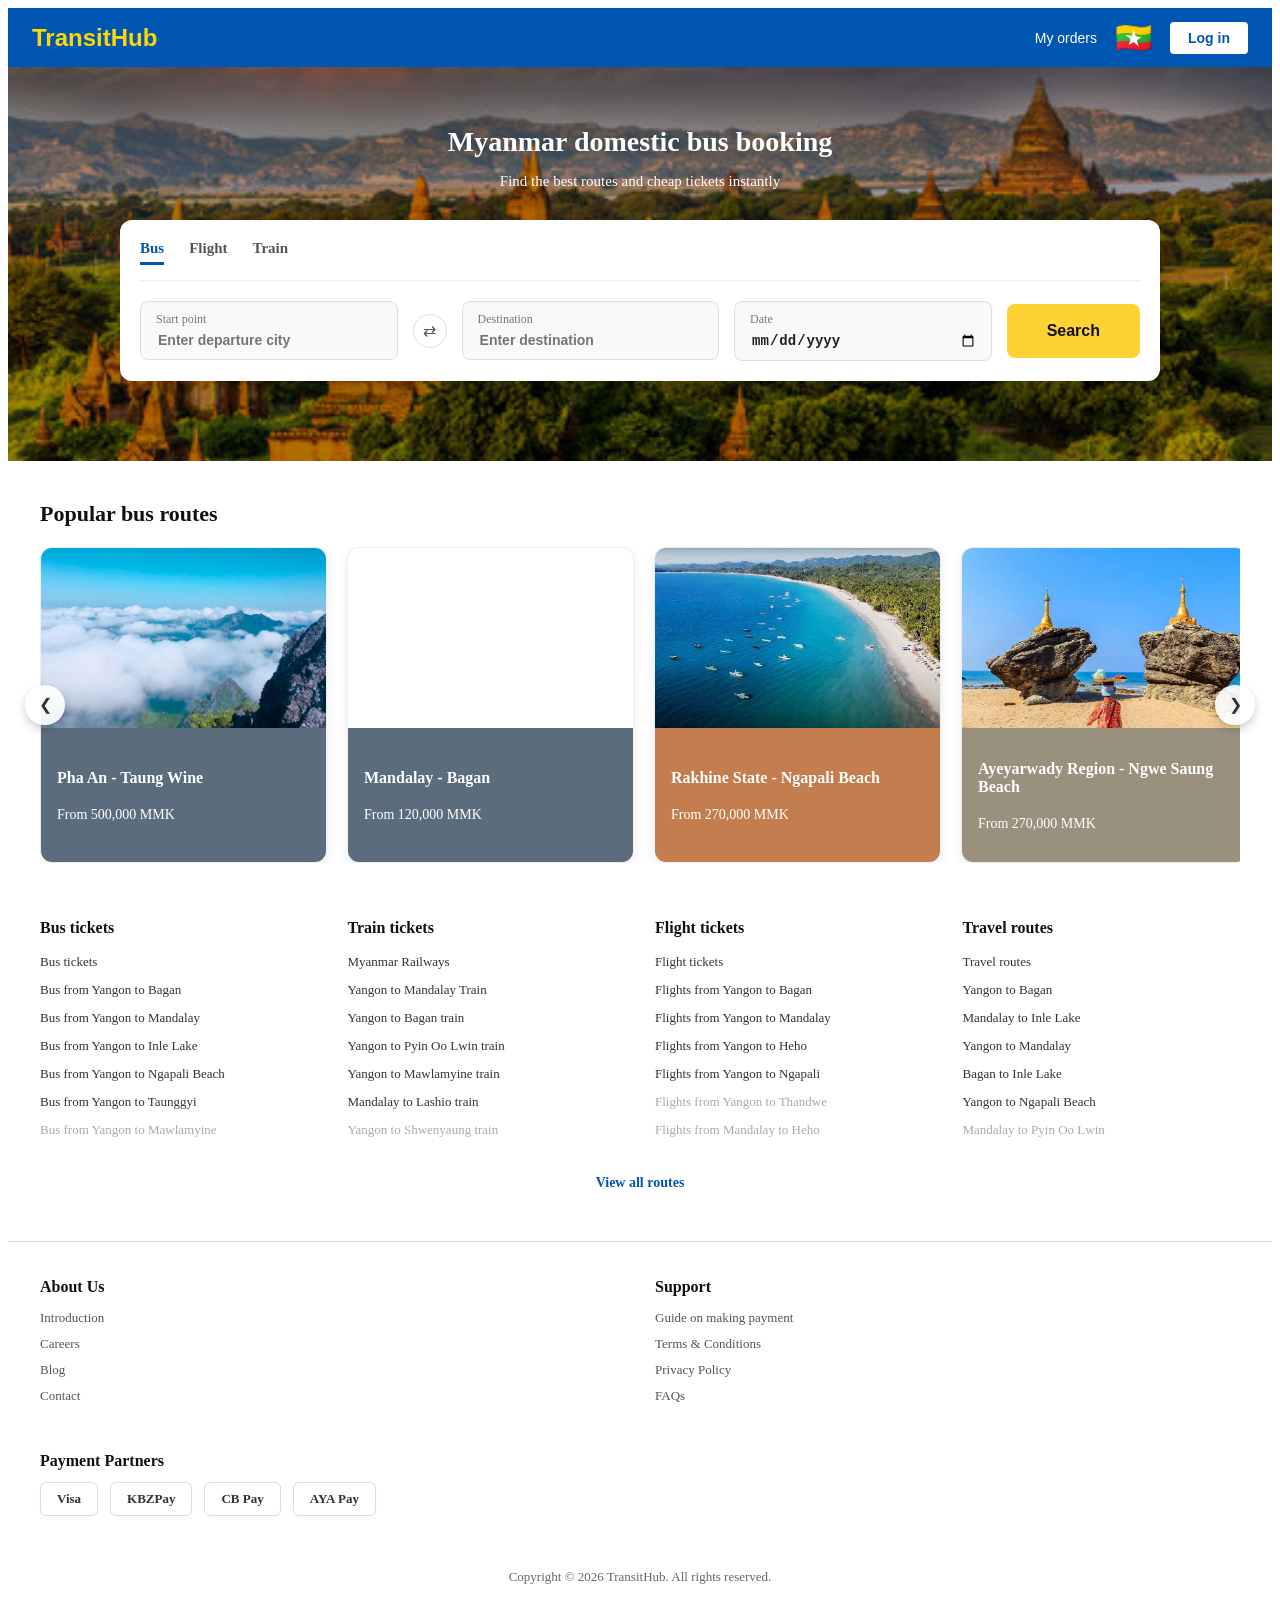
==== bus.html @ 1c5357dd "Set up multi-page project structure and search banners" ====
<!DOCTYPE html>
<html lang="en">
<head>
    <meta charset="UTF-8">
    <title>TransitHub - Bus Booking</title>
    <link rel="stylesheet" href="style.css">
</head>
<body>
    <!-- Header placeholder -->
    <div id="header-placeholder"></div>

    <!-- Hero Banner -->
    <div class="hero-banner">
        <div class="hero-content">
            <h1>Myanmar domestic bus booking</h1>
            <p>Find the best routes and cheap tickets instantly</p>
            
            <div class="search-card">
                <div class="search-tabs">
                    <a href="bus.html" class="tab active">Bus</a>
                    <a href="flight.html" class="tab">Flight</a>
                    <a href="train.html" class="tab">Train</a>
                </div>
                <div class="search-inputs">
                    <div class="input-group">
                        <label>Start point</label>
                        <input type="text" placeholder="Enter departure city">
                    </div>
                    <div class="swap-icon">⇄</div>
                    <div class="input-group">
                        <label>Destination</label>
                        <input type="text" placeholder="Enter destination">
                    </div>
                    <div class="input-group">
                        <label>Date</label>
                        <input type="date">
                    </div>
                    <button class="search-btn">Search</button>
                </div>
            </div>
        </div>
    </div>

    <!-- === Main Content with Carousel === -->
    <main class="main-content">
        <section class="popular-routes-section">
            <h2>Popular bus routes</h2>
            
            <div class="carousel-container">
                <!-- Previous Button -->
                <button class="carousel-btn prev-btn" onclick="slideRoutes(-1)">&#10094;</button>

                <!-- Cards Track Wrapper -->
                <div class="routes-track-wrapper">
                    <div class="routes-cards-grid" id="routesTrack">
                        <!-- Route Card 1 -->
                        <div class="route-card">
                            <div class="route-img" style="background-image: url('./images/pha-an.jpg');"></div>
                            <div class="route-info blue-bg">
                                <h3>Pha An - Taung Wine</h3>
                                <p>From 500,000 MMK</p>
                            </div>
                        </div>
                        <!-- Route Card 2 -->
                        <div class="route-card">
                            <div class="route-img" style="background-image: url('./images/bagan.jpg');"></div>
                            <div class="route-info blue-bg">
                                <h3>Mandalay - Bagan</h3>
                                <p>From 120,000 MMK</p>
                            </div>
                        </div>
                        <!-- Route Card 3 -->
                        <div class="route-card">
                            <div class="route-img" style="background-image: url('./images/ngapali.jpeg');"></div>
                            <div class="route-info orange-bg">
                                <h3>Rakhine State - Ngapali Beach</h3>
                                <p>From 270,000 MMK</p>
                            </div>
                        </div>
                        <!-- Route Card 4 -->
                        <div class="route-card">
                            <div class="route-img" style="background-image: url('./images/ngwe-saung.jpg');"></div>
                            <div class="route-info khaki-bg">
                                <h3>Ayeyarwady Region - Ngwe Saung Beach</h3>
                                <p>From 270,000 MMK</p>
                            </div>
                        </div>
                    </div>
                </div>

                <!-- Next Button -->
                <button class="carousel-btn next-btn" onclick="slideRoutes(1)">&#10095;</button>
            </div>
        </section>
    </main>

    <!-- Footer placeholder -->
    <div id="footer-placeholder"></div>
    
    <script src="js/load-components.js"></script>
    <script src="js/main.js"></script>
    <script>
        let scrollAmount = 0;
        function slideRoutes(direction) {
            const track = document.getElementById('routesTrack');
            const cardWidth = track.querySelector('.route-card').offsetWidth + 20;
            scrollAmount += direction * cardWidth;
            const maxScroll = track.scrollWidth - track.clientWidth;
            if (scrollAmount < 0) scrollAmount = 0;
            if (scrollAmount > maxScroll) scrollAmount = maxScroll;
            track.style.transform = `translateX(-${scrollAmount}px)`;
        }
    </script>
</body>
</html>
---- style.css ----
/* For header */
.site-header {
    background-color: #0056b3;
    color: #ffffff;
    font-family: Arial, sans-serif;
    width: 100%;
}

.top-bar {
    display: flex;
    justify-content: space-between;
    align-items: center;
    padding: 12px 24px;
    max-width: 1400px;
    margin: 0 auto;
}

.header-left {
    display: flex;
    align-items: center;
    gap: 20px;
}

.logo {
    font-size: 24px;
    font-weight: bold;
    color: #ffd700;
    text-decoration: none;
}


.header-right {
    display: flex;
    align-items: center;
    gap: 18px;
    font-size: 14px;
}

.header-right a {
    color: #ffffff;
    text-decoration: none;
}

.header-right a:hover {
    text-decoration: underline;
}

.flag {
    font-size: 30px; 
}
.login-btn {
    background-color: #ffffff;
    color: #0056b3 !important;
    padding: 8px 18px;
    border-radius: 4px;
    font-weight: bold;
}

/* For Banner */
.hero-banner {
    background: linear-gradient(rgba(0,0,0,0.3), rgba(0,0,0,0.3)), url('./images/hero-bg.jpg') no-repeat center center/cover;
    padding: 40px 20px 80px 20px;
    text-align: center;
    color: #ffffff;
}

.hero-content h1 {
    font-size: 28px;
    margin-bottom: 8px;
}

.hero-content p {
    font-size: 15px;
    margin-bottom: 30px;
}

.search-card {
    background: #ffffff;
    color: #333333;
    max-width: 1000px;
    margin: 0 auto;
    border-radius: 12px;
    box-shadow: 0 10px 25px rgba(0,0,0,0.2);
    padding: 20px;
    text-align: left;
}

.search-tabs {
    display: flex;
    gap: 25px;
    border-bottom: 1px solid #eee;
    padding-bottom: 15px;
    margin-bottom: 20px;
    position: relative;
}

.search-tabs .tab {
    text-decoration: none;
    color: #555;
    font-weight: bold;
    font-size: 15px;
    position: relative;
    padding-bottom: 5px;
}

.search-tabs .tab.active {
    color: #0056b3;
    border-bottom: 3px solid #0056b3;
}




.search-inputs {
    display: flex;
    align-items: center;
    gap: 15px;
}

.input-group {
    flex: 1;
    border: 1px solid #ddd;
    border-radius: 8px;
    padding: 10px 15px;
    background: #f9f9f9;
}

.input-group label {
    display: block;
    font-size: 12px;
    color: #777;
    margin-bottom: 4px;
}

.input-group input {
    width: 100%;
    border: none;
    background: transparent;
    font-size: 14px;
    outline: none;
    font-weight: bold;
    color: #222;
}

.swap-icon {
    background: #fff;
    border: 1px solid #ddd;
    border-radius: 50%;
    width: 32px;
    height: 32px;
    display: flex;
    align-items: center;
    justify-content: center;
    cursor: pointer;
    font-size: 16px;
    color: #555;
}

.search-btn {
    background-color: #ffd233;
    color: #111;
    border: none;
    border-radius: 8px;
    padding: 18px 40px;
    font-size: 16px;
    font-weight: bold;
    cursor: pointer;
    transition: background 0.2s;
}

.search-btn:hover {
    background-color: #ffc107;
}

.footer-routes {
    max-width: 1200px;
    margin: 0 auto;
    padding: 0 20px 30px 20px;
}

.routes-grid {
    display: grid;
    grid-template-columns: repeat(4, 1fr);
    gap: 30px;
}

.route-col h3 {
    font-size: 16px;
    color: #111;
    margin-bottom: 15px;
}

.route-col ul {
    list-style: none;
    padding: 0;
    margin: 0;
}

.route-col li {
    margin-bottom: 10px;
}

.route-col a {
    color: #333;
    text-decoration: none;
    font-size: 13px;
}

.route-col a:hover {
    text-decoration: underline;
    color: #0056b3;
}

.route-col li.muted a {
    color: #aaa;
}

.view-all-container {
    text-align: center;
    margin-top: 25px;
}

.view-all-link {
    color: #0056b3;
    font-weight: bold;
    text-decoration: none;
    font-size: 14px;
}

.view-all-link:hover {
    text-decoration: underline;
}

.footer-divider {
    border: none;
    border-top: 1px solid #ddd;
    margin: 20px 0;
}

.footer-content {
    display: grid;
    grid-template-columns: repeat(2, 1fr);
    max-width: 1200px;
    margin: 0 auto;
    padding: 0 20px 20px 20px;
    gap: 30px;
}

.footer-info-col h3 {
    font-size: 16px;
    color: #111;
    margin-bottom: 12px;
}

.footer-info-col ul {
    list-style: none;
    padding: 0;
    margin: 0;
}

.footer-info-col li {
    margin-bottom: 8px;
}

.footer-info-col a {
    color: #555;
    text-decoration: none;
    font-size: 13px;
}

.footer-info-col a:hover {
    color: #0056b3;
    text-decoration: underline;
}

.footer-payments {
    max-width: 1200px;
    margin: 20px auto;
    padding: 0 20px;
}

.footer-payments h3 {
    font-size: 16px;
    color: #111;
    margin-bottom: 12px;
}

.payment-badges {
    display: flex;
    gap: 12px;
    flex-wrap: wrap;
}

.pay-badge {
    background-color: #ffffff;
    border: 1px solid #ddd;
    padding: 8px 16px;
    border-radius: 6px;
    font-size: 13px;
    font-weight: bold;
    color: #333;
    box-shadow: 0 2px 4px rgba(0,0,0,0.02);
}

.copyright {
    text-align: center;
    padding: 20px 0;
    font-size: 13px;
    color: #666;
}

/* For Main Content */
.popular-routes-section {
    max-width: 1200px;
    margin: 40px auto;
    padding: 0 20px;
}

.popular-routes-section h2 {
    font-size: 22px;
    font-weight: bold;
    color: #111;
    margin-bottom: 20px;
}

.routes-cards-grid {
    display: grid;
    grid-template-columns: repeat(auto-fit, minmax(250px, 1fr));
    gap: 20px;
}

.route-card {
    min-width: calc(25% - 15px);
    flex: 0 0 calc(25% - 15px);
    background: #fff;
    border-radius: 12px;
    overflow: hidden;
    box-shadow: 0 4px 12px rgba(0, 0, 0, 0.08);
    border: 1px solid #eee;
    display: flex;
    flex-direction: column; /* Stacks image and text vertically */
}

.route-img {
    height: 180px;
    background-size: cover;
    background-position: center;
    width: 100%;
}

.route-info {
    padding: 16px;
    color: #fff;
    flex-grow: 1; /* Forces the colored background to expand and fill any remaining height */
    display: flex;
    flex-direction: column;
    justify-content: center;
}

.route-info h3 {
    font-size: 16px;
    font-weight: bold;
    margin-bottom: 6px;
}

.route-info p {
    font-size: 14px;
    font-weight: 500;
}

/* Card bottom color themes matching your design */
.blue-bg { background-color: #5b6d7c; }
.orange-bg { background-color: #c47d4e; }
.khaki-bg { background-color: #99917e; }

.carousel-container {
    position: relative;
    display: flex;
    align-items: center;
    width: 100%;
}

.routes-track-wrapper {
    overflow: hidden;
    width: 100%;
}

.routes-cards-grid {
    display: flex;
    gap: 20px;
    transition: transform 0.3s ease-in-out;
}

.route-card {
    min-width: calc(25% - 15px);
    flex: 0 0 calc(25% - 15px);
    background: #fff;
    border-radius: 12px;
    overflow: hidden;
    box-shadow: 0 4px 12px rgba(0, 0, 0, 0.08);
    border: 1px solid #eee;
}

.carousel-btn {
    position: absolute;
    top: 50%;
    transform: translateY(-50%);
    background-color: rgba(255, 255, 255, 0.9);
    border: none;
    color: #333;
    width: 40px;
    height: 40px;
    border-radius: 50%;
    display: flex;
    align-items: center;
    justify-content: center;
    cursor: pointer;
    box-shadow: 0 4px 10px rgba(0, 0, 0, 0.2);
    z-index: 10;
    font-size: 16px;
    transition: background-color 0.2s;
}

.carousel-btn:hover {
    background-color: #ffffff;
}

.prev-btn {
    left: -15px;
}

.next-btn {
    right: -15px;
}

/* Modal Background Overlay */
.modal-overlay {
    display: none; /* Hidden by default */
    position: fixed;
    top: 0;
    left: 0;
    width: 100%;
    height: 100%;
    background-color: rgba(0, 0, 0, 0.6);
    z-index: 1000;
    justify-content: center;
    align-items: center;
}

/* Modal Box */
.modal-content {
    background: #ffffff;
    width: 100%;
    max-width: 440px;
    border-radius: 16px;
    padding: 24px;
    box-shadow: 0 10px 30px rgba(0, 0, 0, 0.2);
    position: relative;
    box-sizing: border-box;
}

.modal-header {
    display: flex;
    justify-content: space-between;
    align-items: center;
    margin-bottom: 20px;
}

.modal-header h2 {
    font-size: 24px;
    font-weight: bold;
    color: #111;
    margin: 0;
}

.close-btn {
    background: none;
    border: none;
    font-size: 24px;
    cursor: pointer;
    color: #555;
}

/* Form Elements */
.phone-input-row {
    display: flex;
    gap: 10px;
    margin-bottom: 16px;
}

.country-code-select {
    border: 1px solid #ddd;
    border-radius: 8px;
    padding: 12px;
    background: #fdfdfd;
    font-weight: bold;
    font-size: 14px;
    display: flex;
    align-items: center;
    gap: 6px;
}

.phone-number-field {
    flex: 1;
    border: 1px solid #ddd;
    border-radius: 8px;
    padding: 12px;
    background: #fff;
}

.phone-number-field input {
    width: 100%;
    border: none;
    outline: none;
    font-size: 15px;
    background: transparent;
}

.recaptcha-box {
    border: 1px solid #d3d3d3;
    background: #f9f9f9;
    border-radius: 8px;
    padding: 12px 16px;
    display: flex;
    justify-content: space-between;
    align-items: center;
    margin-bottom: 20px;
}

.recaptcha-label {
    display: flex;
    align-items: center;
    gap: 10px;
    font-size: 14px;
    color: #333;
    cursor: pointer;
}

.recaptcha-label input {
    width: 20px;
    height: 20px;
    cursor: pointer;
}

.recaptcha-logo {
    text-align: center;
    color: #555;
    font-size: 10px;
}

.recaptcha-icon {
    font-size: 16px;
    display: block;
    color: #1a73e8;
}

.modal-login-btn {
    width: 100%;
    background-color: #051937;
    color: #fff;
    border: none;
    border-radius: 8px;
    padding: 14px;
    font-size: 16px;
    font-weight: bold;
    cursor: pointer;
    margin-bottom: 20px;
}

.divider-or {
    text-align: center;
    border-bottom: 1px solid #e0e0e0;
    line-height: 0.1em;
    margin: 10px 0 25px 0;
}

.divider-or span {
    background: #fff;
    padding: 0 15px;
    color: #777;
    font-size: 14px;
}

.google-login-btn {
    width: 100%;
    background-color: #fff;
    color: #333;
    border: 1px solid #d3d3d3;
    border-radius: 8px;
    padding: 12px;
    font-size: 15px;
    font-weight: bold;
    cursor: pointer;
    display: flex;
    align-items: center;
    justify-content: center;
    gap: 10px;
    margin-bottom: 25px;
}

.google-icon {
    color: #ea4335;
    font-weight: bold;
}

.modal-footer-text {
    text-align: center;
    font-size: 14px;
    color: #555;
}

.modal-footer-text a {
    color: #0056b3;
    text-decoration: none;
    font-weight: bold;
}
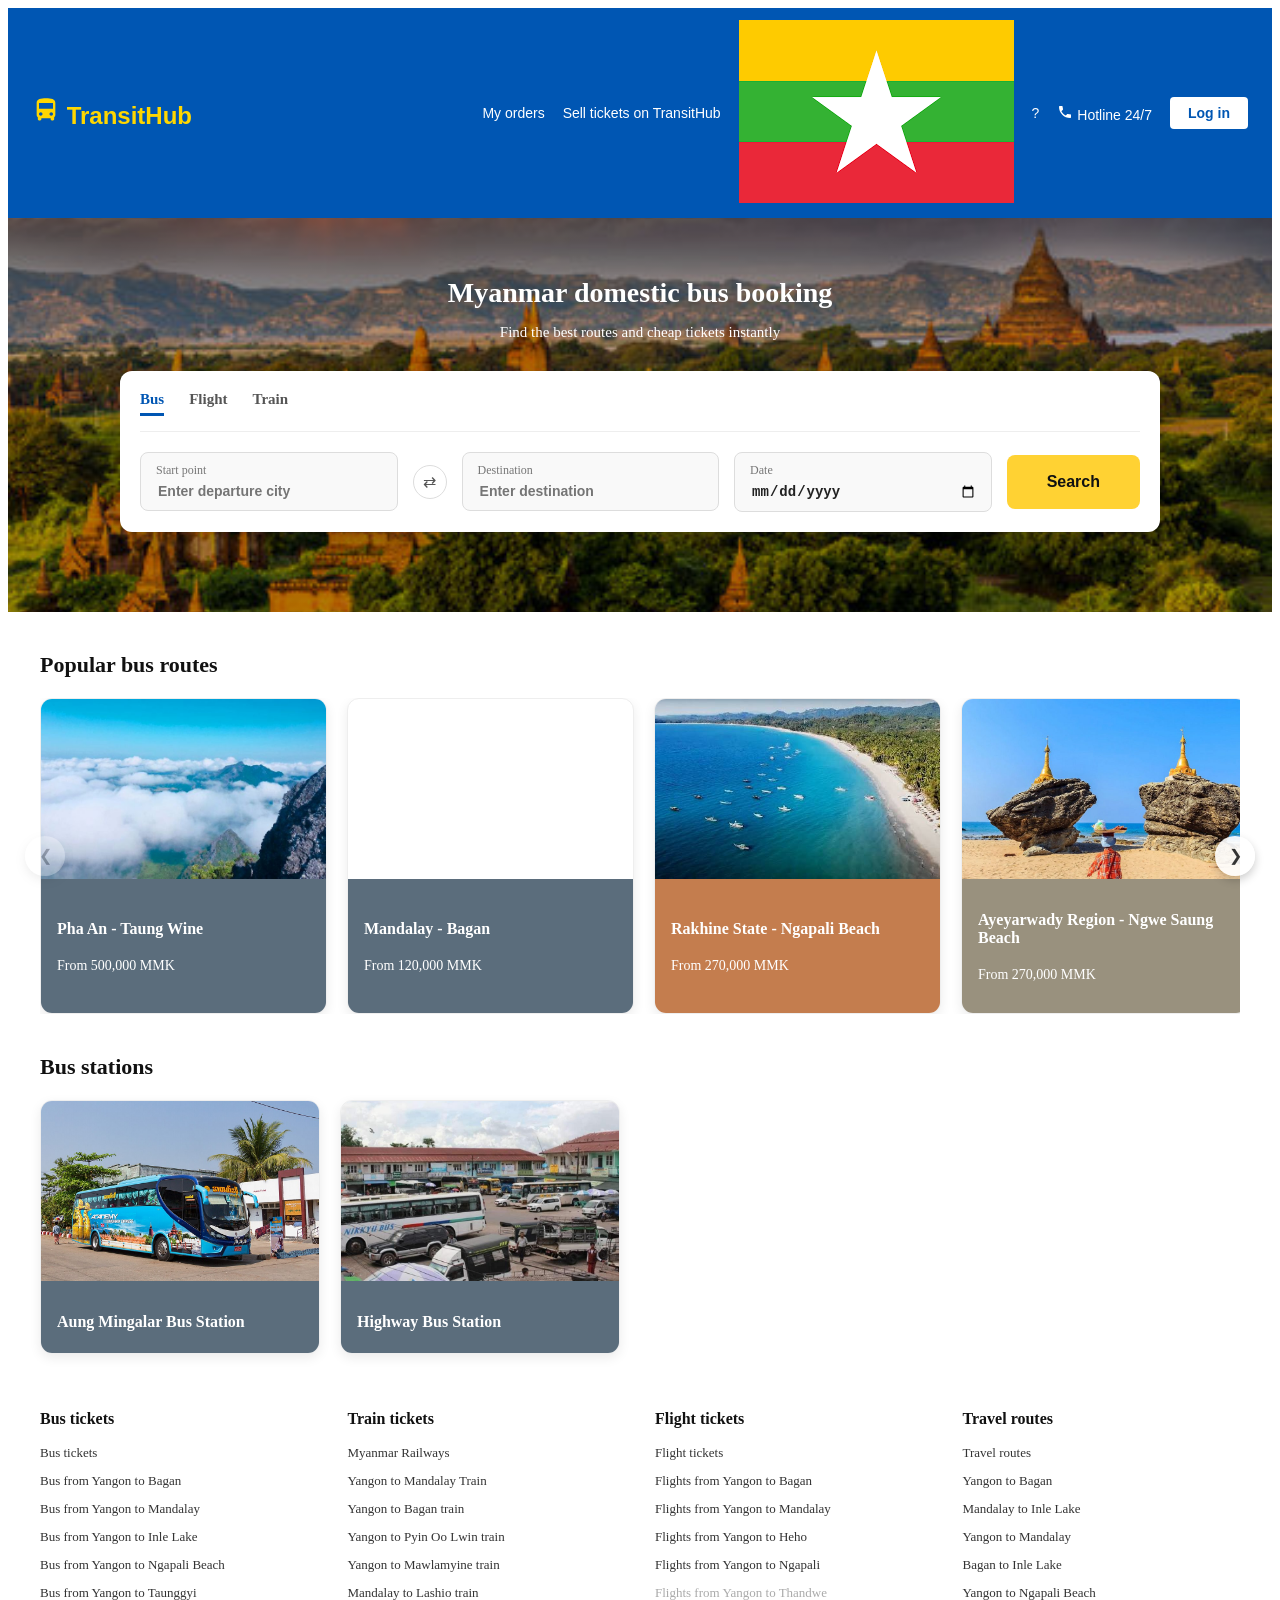
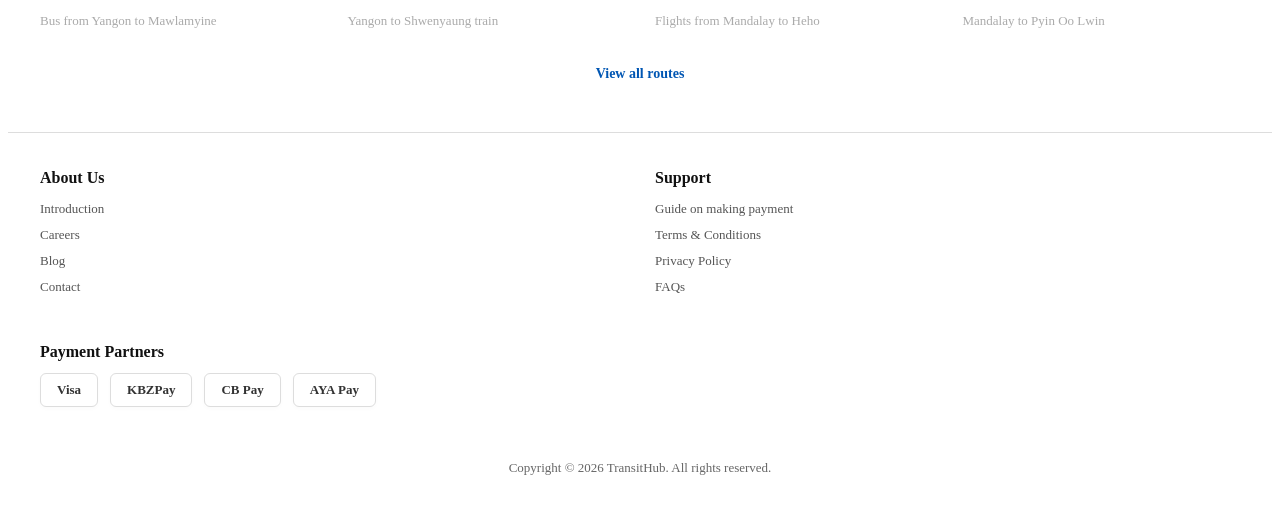
==== commit 8b60651b: "Create Bus Stations And Updationg UI" ====
--- a/bus.html
+++ b/bus.html
@@ -85,11 +85,68 @@
                                 <p>From 270,000 MMK</p>
                             </div>
                         </div>
+                        <!-- Route Card 5 -->
+                        <div class="route-card">
+                            <div class="route-img" style="background-image: url('./images/mawlamyine.jpg');"></div>
+                            <div class="route-info blue-bg">
+                                <h3>Mon State - Mawlamyine</h3>
+                                <p>From 100,000 MMK</p>
+                            </div>
+                        </div>
+                        <!-- Route Card 6 -->
+                        <div class="route-card">
+                            <div class="route-img" style="background-image: url('./images/inle-lake.jpg');"></div>
+                            <div class="route-info blue-bg">
+                                <h3>Shan State - Inle Lake</h3>
+                                <p>From 120,000 MMK</p>
+                            </div>
+                        </div>
+                        <!-- Route Card 7 -->
+                        <div class="route-card">
+                            <div class="route-img" style="background-image: url('./images/taunggyi.jpeg');"></div>
+                            <div class="route-info orange-bg">
+                                <h3>Shan State - Taung Gyi</h3>
+                                <p>From 200,000 MMK</p>
+                            </div>
+                        </div>
+                        <!-- Route Card 8 -->
+                        <div class="route-card">
+                            <div class="route-img" style="background-image: url('./images/mandalay.jpg');"></div>
+                            <div class="route-info khaki-bg">
+                                <h3>Mandalay - Mandalay Palace</h3>
+                                <p>From 270,000 MMK</p>
+                            </div>
+                        </div>
                     </div>
                 </div>
 
                 <!-- Next Button -->
                 <button class="carousel-btn next-btn" onclick="slideRoutes(1)">&#10095;</button>
+            </div>
+        </section>
+        <section class="popular-routes-section">
+            <h2>Bus stations</h2>
+            
+            <div class="stations-grid">
+                <!-- Station Card 1 -->
+                <a href="station-details.html?station=aungmingalar" class="station-card-link">
+                    <div class="route-card">
+                        <div class="route-img" style="background-image: url('./images/Aung_Mingalar_bus_station.jpg');"></div>
+                        <div class="route-info blue-bg">
+                            <h3>Aung Mingalar Bus Station</h3>
+                        </div>
+                    </div>
+                </a>
+
+                <!-- Station Card 2 -->
+                <a href="station-details.html?station=highway" class="station-card-link">
+                    <div class="route-card">
+                        <div class="route-img" style="background-image: url('./images/highway-bus-station.jpg');"></div>
+                        <div class="route-info blue-bg">
+                            <h3>Highway Bus Station</h3>
+                        </div>
+                    </div>
+                </a>
             </div>
         </section>
     </main>
@@ -101,15 +158,49 @@
     <script src="js/main.js"></script>
     <script>
         let scrollAmount = 0;
+
+        function updateButtonStates() {
+            const track = document.getElementById('routesTrack');
+            const prevBtn = document.querySelector('.prev-btn');
+            const nextBtn = document.querySelector('.next-btn');
+            const maxScroll = track.scrollWidth - track.clientWidth;
+
+            // Handle Previous button
+            if (scrollAmount <= 0) {
+                prevBtn.classList.add('disabled');
+            } else {
+                prevBtn.classList.remove('disabled');
+            }
+
+            // Handle Next button
+            if (scrollAmount >= maxScroll) {
+                nextBtn.classList.add('disabled');
+            } else {
+                nextBtn.classList.remove('disabled');
+            }
+        }
+
         function slideRoutes(direction) {
             const track = document.getElementById('routesTrack');
-            const cardWidth = track.querySelector('.route-card').offsetWidth + 20;
-            scrollAmount += direction * cardWidth;
+            const singleCardWidth = track.querySelector('.route-card').offsetWidth + 20;
+            const scrollStep = singleCardWidth * 4;
+            
+            scrollAmount += direction * scrollStep;
             const maxScroll = track.scrollWidth - track.clientWidth;
+            
             if (scrollAmount < 0) scrollAmount = 0;
             if (scrollAmount > maxScroll) scrollAmount = maxScroll;
+            
             track.style.transform = `translateX(-${scrollAmount}px)`;
+            
+            // Update button states after sliding
+            updateButtonStates();
         }
+
+        // Run once on page load to set initial state (e.g., dim the left button initially)
+        window.onload = function() {
+            updateButtonStates();
+        };
     </script>
 </body>
 </html>
--- a/style.css
+++ b/style.css
@@ -432,6 +432,11 @@
 .next-btn {
     right: -15px;
 }
+.carousel-btn.disabled {
+    opacity: 0.3;
+    cursor: not-allowed;
+    pointer-events: none; /* Prevents clicking when disabled */
+}
 
 /* Modal Background Overlay */
 .modal-overlay {
@@ -613,4 +618,16 @@
     color: #0056b3;
     text-decoration: none;
     font-weight: bold;
+}
+
+.stations-grid {
+    display: flex;
+    gap: 20px;
+}
+
+.station-card-link {
+    text-decoration: none;
+    color: inherit;
+    width: 280px; /* Matches the exact width of your route cards */
+    flex-shrink: 0;
 }
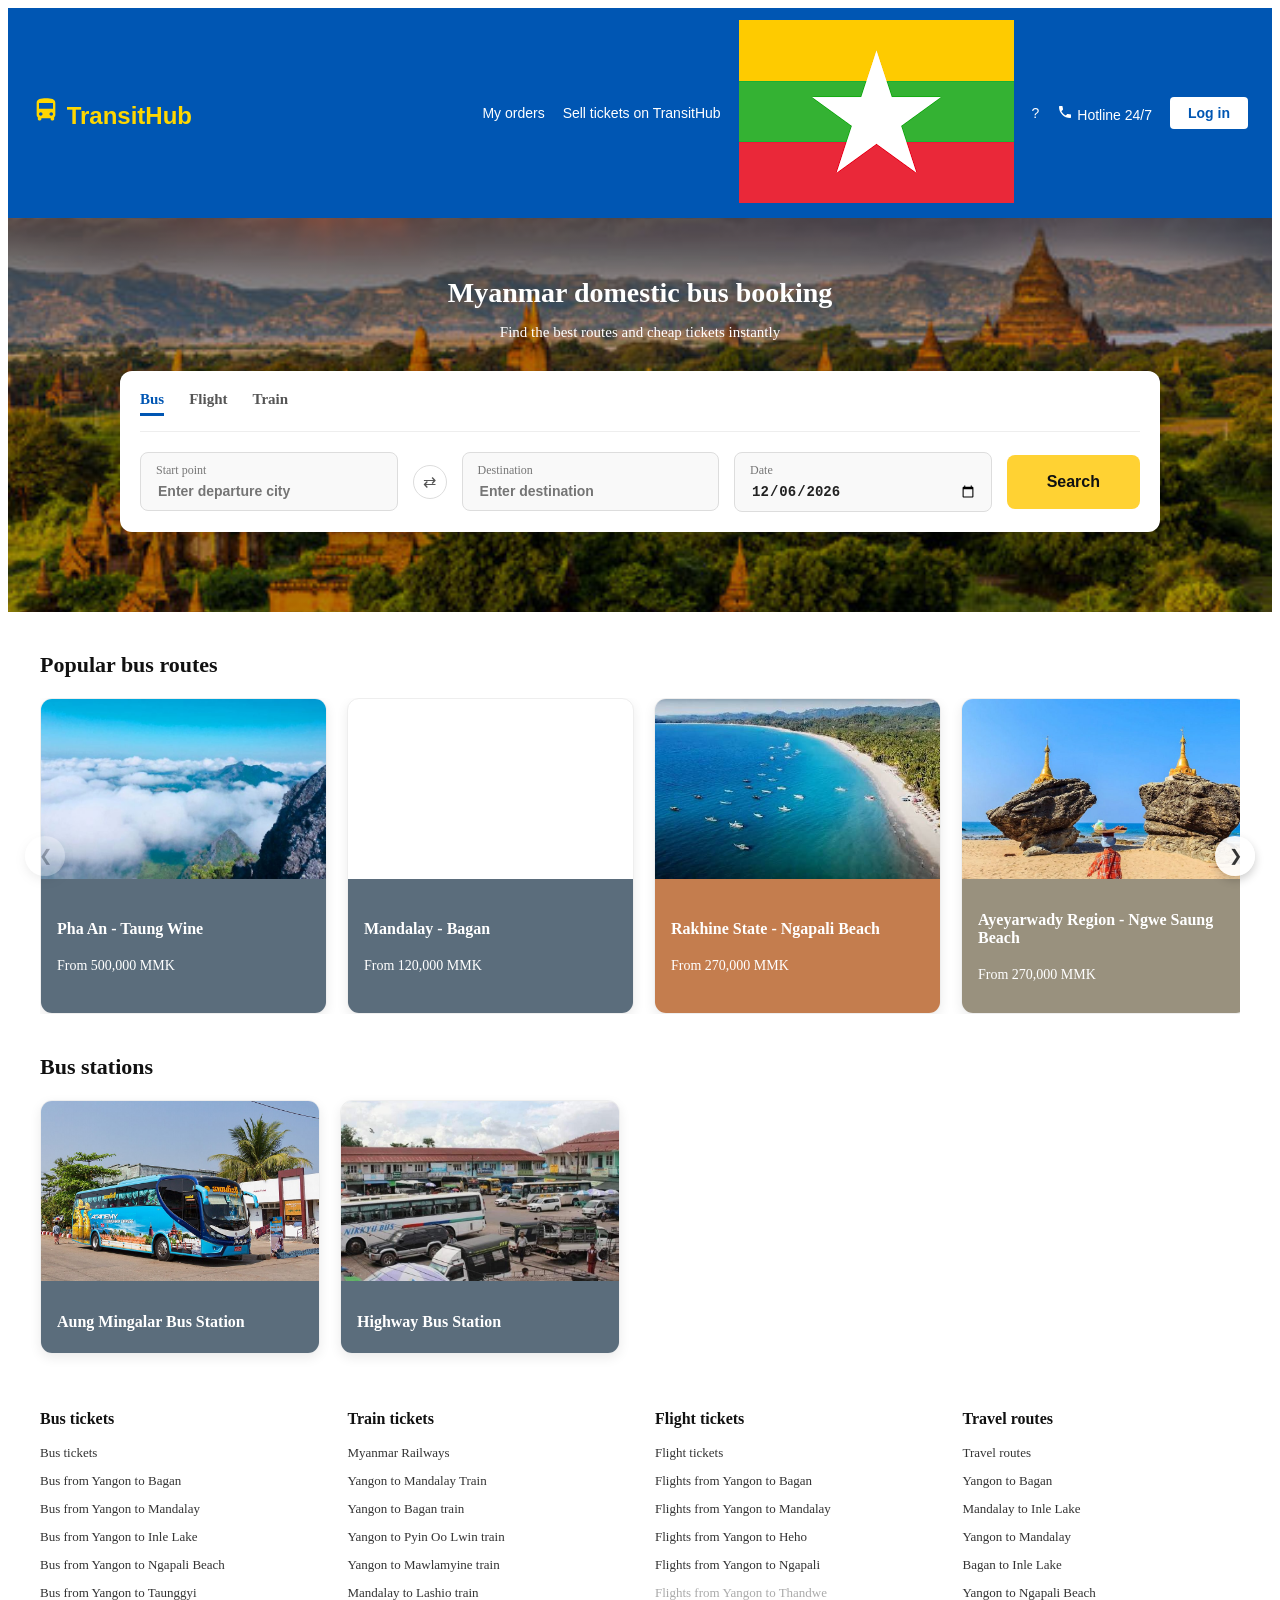
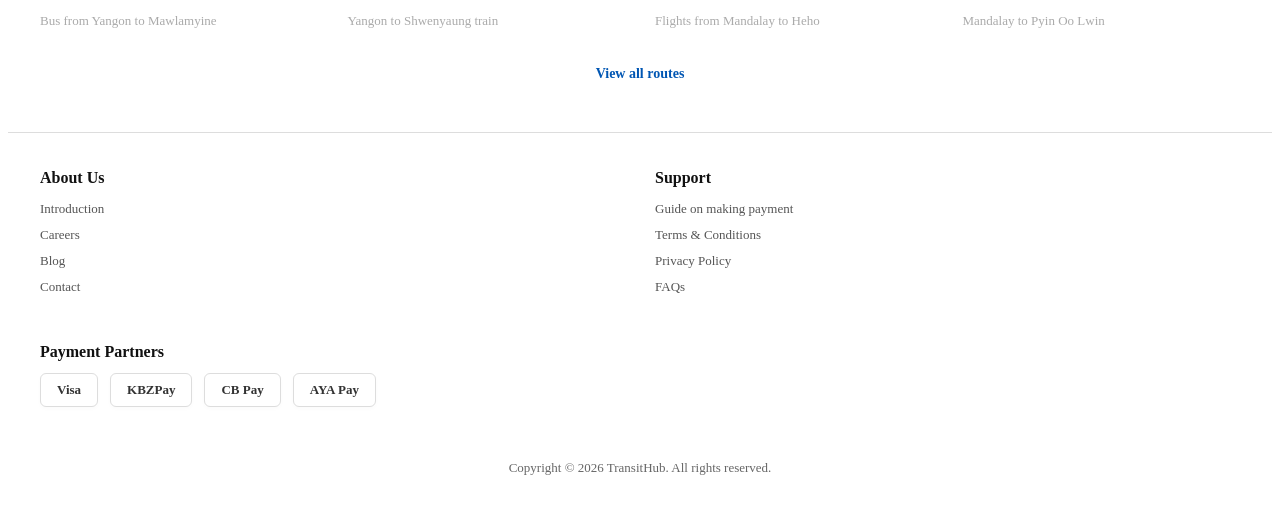
==== commit 9f0187b1: "Functionality for Seaching Bus" ====
--- a/bus.html
+++ b/bus.html
@@ -22,21 +22,21 @@
                     <a href="train.html" class="tab">Train</a>
                 </div>
                 <div class="search-inputs">
-                    <div class="input-group">
-                        <label>Start point</label>
-                        <input type="text" placeholder="Enter departure city">
-                    </div>
-                    <div class="swap-icon">⇄</div>
-                    <div class="input-group">
-                        <label>Destination</label>
-                        <input type="text" placeholder="Enter destination">
-                    </div>
-                    <div class="input-group">
-                        <label>Date</label>
-                        <input type="date">
-                    </div>
-                    <button class="search-btn">Search</button>
-                </div>
+                <div class="input-group">
+                    <label>Start point</label>
+                    <input type="text" id="startPoint" placeholder="Enter departure city" readonly>
+                </div>
+                <div class="swap-icon" onclick="swapLocations()">⇄</div>
+                <div class="input-group">
+                    <label>Destination</label>
+                    <input type="text" id="destination" placeholder="Enter destination" readonly>
+                </div>
+                <div class="input-group">
+                    <label>Date</label>
+                    <input type="date" id="travelDate" class="date-input">
+                </div>
+                <button class="search-btn">Search</button>
+            </div>
             </div>
         </div>
     </div>
@@ -202,5 +202,23 @@
             updateButtonStates();
         };
     </script>
+
+    <!-- Location Selection Modal -->
+    <div id="locationModal" class="modal-overlay" style="display: none;">
+        <div class="modal-content">
+            <div class="modal-header">
+                <h3 id="modal-title">Select Location</h3>
+                <button class="close-btn" onclick="closeLocationModal()">&times;</button>
+            </div>
+            <div class="city-list">
+                <div class="city-item" onclick="selectCity('Yangon')">Yangon</div>
+                <div class="city-item" onclick="selectCity('Mandalay')">Mandalay</div>
+                <div class="city-item" onclick="selectCity('Bagan')">Bagan</div>
+                <div class="city-item" onclick="selectCity('Inle Lake')">Inle Lake</div>
+                <div class="city-item" onclick="selectCity('Naypyidaw')">Naypyidaw</div>
+                <div class="city-item" onclick="selectCity('Taunggyi')">Taunggyi</div>
+            </div>
+        </div>
+    </div>
 </body>
 </html>
--- a/style.css
+++ b/style.css
@@ -630,4 +630,232 @@
     color: inherit;
     width: 280px; /* Matches the exact width of your route cards */
     flex-shrink: 0;
+}
+
+/* Search Results Styles */
+.results-section {
+    max-width: 900px;
+    margin: 40px auto;
+    padding: 0 20px;
+}
+
+.results-summary-card {
+    background: #fff;
+    padding: 20px;
+    border-radius: 8px;
+    box-shadow: 0 2px 5px rgba(0,0,0,0.05);
+    margin-bottom: 25px;
+    display: flex;
+    flex-direction: column;
+    gap: 10px;
+}
+
+.results-summary-card h2 {
+    margin: 0;
+    color: #333;
+    font-size: 24px;
+}
+
+.results-summary-card p {
+    margin: 0;
+    color: #666;
+}
+
+.result-actions {
+    display: flex;
+    gap: 15px;
+    margin-top: 10px;
+}
+
+.back-home-btn, .modify-search-btn {
+    text-decoration: none;
+    padding: 8px 16px;
+    border-radius: 4px;
+    font-size: 14px;
+    font-weight: 500;
+    display: inline-block;
+}
+
+.back-home-btn {
+    background-color: #f0f0f0;
+    color: #333;
+}
+
+.back-home-btn:hover {
+    background-color: #e0e0e0;
+}
+
+.modify-search-btn {
+    background-color: #ffc107;
+    color: #333;
+}
+
+.modify-search-btn:hover {
+    background-color: #e0a800;
+}
+
+.bus-list-container {
+    display: flex;
+    flex-direction: column;
+    gap: 15px;
+}
+
+.bus-result-card {
+    display: flex;
+    align-items: center;
+    background: #fff;
+    border-radius: 8px;
+    padding: 20px;
+    box-shadow: 0 2px 5px rgba(0,0,0,0.05);
+    gap: 20px;
+}
+
+.bus-img {
+    width: 140px;
+    height: 100px;
+    background-size: cover;
+    background-position: center;
+    border-radius: 6px;
+    flex-shrink: 0;
+}
+
+.bus-info {
+    flex-grow: 1;
+}
+
+.bus-info h3 {
+    margin: 0 0 5px 0;
+    color: #222;
+    font-size: 18px;
+}
+
+.bus-type, .departure-time {
+    margin: 0 0 3px 0;
+    color: #666;
+    font-size: 14px;
+}
+
+.bus-pricing {
+    text-align: right;
+}
+
+.price {
+    display: block;
+    font-size: 20px;
+    font-weight: bold;
+    color: #d9534f;
+    margin-bottom: 10px;
+}
+
+.book-now-btn {
+    background-color: #007bff;
+    color: white;
+    border: none;
+    padding: 8px 16px;
+    border-radius: 4px;
+    cursor: pointer;
+    font-weight: 500;
+}
+
+.book-now-btn:hover {
+    background-color: #0056b3;
+}
+
+.seat-modal-content {
+    max-width: 400px;
+    width: 100%;
+    background: #fff;
+    padding: 20px;
+    border-radius: 8px;
+    box-shadow: 0 4px 12px rgba(0,0,0,0.15);
+}
+
+.driver-seat {
+    text-align: center;
+    background: #f0f0f0;
+    padding: 6px;
+    border-radius: 4px;
+    font-size: 12px;
+    color: #666;
+    margin-bottom: 15px;
+}
+
+.seats-grid {
+    display: grid;
+    grid-template-columns: repeat(4, 1fr);
+    gap: 10px;
+    margin-bottom: 20px;
+}
+
+.seat {
+    padding: 12px 0;
+    text-align: center;
+    border: 1px solid #ccc;
+    border-radius: 4px;
+    cursor: pointer;
+    font-weight: 500;
+    font-size: 14px;
+    background: #f9f9f9;
+}
+
+.seat.available:hover {
+    border-color: #007bff;
+    color: #007bff;
+}
+
+.seat.selected {
+    background-color: #007bff;
+    color: white;
+    border-color: #007bff;
+}
+
+.seat.booked {
+    background-color: #e9ecef;
+    color: #adb5bd;
+    cursor: not-allowed;
+    border-color: #dee2e6;
+}
+
+.action-btn {
+    width: 100%;
+    background-color: #28a745;
+    color: white;
+    border: none;
+    padding: 10px;
+    border-radius: 4px;
+    font-weight: 500;
+    cursor: pointer;
+}
+
+.action-btn:disabled {
+    background-color: #cccccc;
+    cursor: not-allowed;
+}
+
+.action-btn:hover:not(:disabled) {
+    background-color: #218838;
+}
+
+.input-group-modal {
+    margin-bottom: 15px;
+}
+
+.input-group-modal label {
+    display: block;
+    margin-bottom: 5px;
+    font-size: 14px;
+    color: #333;
+}
+
+.input-group-modal input {
+    width: 100%;
+    padding: 8px 12px;
+    border: 1px solid #ccc;
+    border-radius: 4px;
+    box-sizing: border-box;
+}
+
+.selected-summary {
+    margin-bottom: 15px;
+    color: #333;
 }
